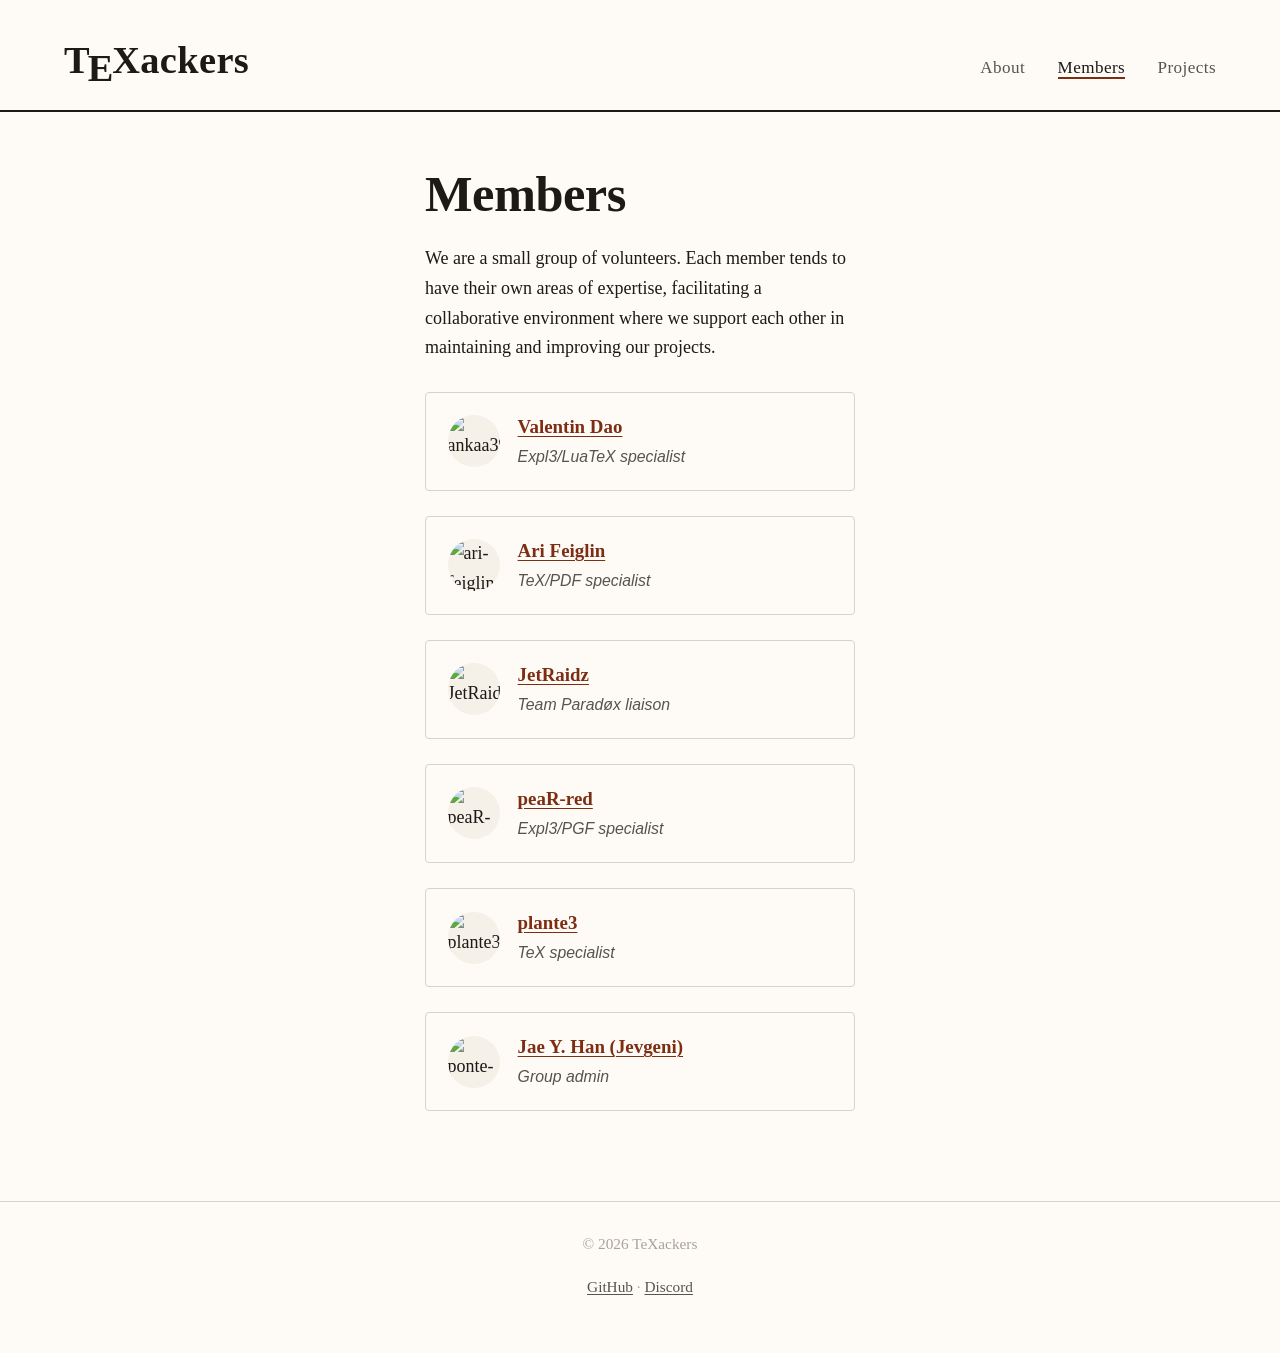
==== members.html @ a4f97d56 "Update peaR member link" ====
<!DOCTYPE html>
<html lang="en">
<head>
  <meta charset="utf-8">
  <meta name="viewport" content="width=device-width, initial-scale=1">
  <title>Members — TeXackers</title>
  <meta name="description" content="People behind TeXackers.">
  <link rel="stylesheet" href="css/style.css">
</head>
<body>

  <header class="site-header">
    <div class="header-inner">
      <a class="masthead" href="/">T<span class="tex-e">E</span>Xackers</a>
      <nav>
        <ul>
          <li><a href="/">About</a></li>
          <li><a href="/members.html" aria-current="page">Members</a></li>
          <li><a href="/projects.html">Projects</a></li>
        </ul>
      </nav>
    </div>
  </header>

  <main class="page-content">

    <h1>Members</h1>

    <p>
      We are a small group of volunteers. Each member tends to have their own areas of expertise, facilitating a collaborative environment where we support each other in maintaining and improving our projects.
    </p>

    <div class="members-list">
      <div class="member-card">
        <img class="member-avatar"
             src="https://github.com/ankaa3908.png"
             alt="ankaa3908">
        <div class="member-info">
          <h3><a href="https://github.com/ankaa3908">Valentin Dao</a></h3>
          <span class="role">Expl3/LuaTeX specialist</span>
        </div>
      </div>

      <div class="member-card">
        <img class="member-avatar"
             src="https://github.com/ari-feiglin.png"
             alt="ari-feiglin">
        <div class="member-info">
          <h3><a href="https://github.com/ari-feiglin">Ari Feiglin</a></h3>
          <span class="role">TeX/PDF specialist</span>
        </div>
      </div>

      <div class="member-card">
        <img class="member-avatar"
             src="https://github.com/JetRaidz.png"
             alt="JetRaidz">
        <div class="member-info">
          <h3><a href="https://github.com/JetRaidz">JetRaidz</a></h3>
          <span class="role">Team Paradøx liaison</span>
        </div>
      </div>

      <div class="member-card">
        <img class="member-avatar"
             src="https://github.com/peaR-red.png"
             alt="peaR-red">
        <div class="member-info">
          <h3><a href="/members/peaR-red.html">peaR-red</a></h3>
          <span class="role">Expl3/PGF specialist</span>
        </div>
      </div>

      <div class="member-card">
        <img class="member-avatar"
             src="https://github.com/plante3.png"
             alt="plante3">
        <div class="member-info">
          <h3><a href="https://github.com/plante3">plante3</a></h3>
          <span class="role">TeX specialist</span>
        </div>
      </div>

      <div class="member-card">
        <img class="member-avatar"
             src="https://github.com/ponte-vecchio.png"
             alt="ponte-vecchio">
        <div class="member-info">
          <h3><a href="https://github.com/ponte-vecchio">Jae Y. Han (Jevgeni)</a></h3>
          <span class="role">Group admin</span>
        </div>
      </div>
    </div>
  </main>

  <footer class="site-footer">
    <p>
      &copy; 2026 TeXackers
    </p>
    <p>
      <span><a href="https://github.com/TeXackers">GitHub</a></span>
      <span>&middot;</span>
      <span><a href="https://discord.gg/TYNPKaQwU8">Discord</a></span>
    </p>
  </footer>

</body>
</html>
---- css/style.css ----
/* rm */
@import url("https://cdn.jsdelivr.net/gh/vsalvino/computer-modern@main/fonts/serif.css");
/* sf */
@import url("https://cdn.jsdelivr.net/gh/vsalvino/computer-modern@main/fonts/sans.css");
@import url("https://cdn.jsdelivr.net/gh/vsalvino/computer-modern@main/fonts/bright.css");
/* tt */
@import url("https://cdn.jsdelivr.net/gh/vsalvino/computer-modern@main/fonts/typewriter.css");

:root {
  /* light mode */
  --ink:        #1c1917;
  --ink-light:  #57534e;
  --ink-faint:  #a8a29e;
  --paper:      #fefbf6;
  --paper-dim:  #f5f0e8;
  --accent:     #7c2d12;
  --accent-hover:#991b1b;
  --rule:       #d6d3ce;
  --mono-bg:    #f0ece4;


  --font-display: 'Computer Modern Serif', serif;
  --font-sans:    'Computer Modern Bright', 'Helvetica Neue', sans-serif;
  --font-body:    'Computer Modern Serif', 'Georgia', serif;
  --font-mono:    'Computer Modern Typewriter', 'Menlo', monospace;

  --measure:    62ch;         /* comfortable reading width */
  --gutter:     clamp(1.5rem, 5vw, 4rem);
  --leading:    1.65;
}

/* dark mode */
  [data-theme="dark"] {
  --ink:        #fefbf6;
  --ink-light:  #f5f0e8;
  --ink-faint:  #a8a29e;
  --paper:      #202024;
  --paper-dim:  #323338;
  --accent:     #82B9E7;
  --accent-hover:#EABA42;
  --rule:       #393A3F;
  --mono-bg:    #f0ece4;
}

/* show/hide the appropriate icon */
.theme-icon-dark  { display: none; }
[data-theme="dark"] .theme-icon-light { display: none; }
[data-theme="dark"] .theme-icon-dark  { display: inline; }

*, *::before, *::after { box-sizing: border-box; margin: 0; padding: 0; }

html {
  font-size: 18px;
  -webkit-font-smoothing: antialiased;
  -moz-osx-font-smoothing: grayscale;
  scroll-behavior: smooth;
}

body {
  font-family: var(--font-body);
  font-weight: 400;
  line-height: var(--leading);
  color: var(--ink);
  background: var(--paper);
}

a {
  color: var(--accent);
  text-decoration-thickness: 1px;
  text-underline-offset: 0.15em;
  transition: color 0.15s ease;
}
a:hover { color: var(--accent-hover); }

img { max-width: 100%; display: block; }



.site-header,
.site-footer,
.page-content { padding-inline: var(--gutter); }

.page-content {
  max-width: var(--measure);
  margin-inline: auto;
  padding-block: 3rem 5rem;
}


/* header/masthead */
.site-header {
  border-bottom: 2px solid var(--ink);
  padding-block: 1.6rem 1rem;
}

.header-inner {
  max-width: 72rem;
  margin-inline: auto;
  display: flex;
  flex-wrap: wrap;
  align-items: baseline;
  justify-content: space-between;
  gap: 0.8rem 2rem;
}

.masthead {
  font-family: var(--font-display);
  font-size: clamp(1.6rem, 3vw, 2.2rem);
  font-weight: 700;
  letter-spacing: 0.01em;
  text-decoration: none;
  color: var(--ink);
}
.masthead:hover { color: var(--accent); }

/* TeX-style lowered E */
.masthead .tex-e {
  /* font-size: 0.82em; */
  position: relative;
  top: 0.22em;
  margin-left: -0.06em;
  margin-right: -0.04em;
}

nav ul {
  list-style: none;
  display: flex;
  gap: 1.8rem;
}

nav a {
  font-family: var(--font-body);
  font-weight: 500;
  font-size: 0.95rem;
  letter-spacing: 0.025em;
  color: var(--ink-light);
  text-decoration: none;
  position: relative;
}
nav a::after {
  content: '';
  position: absolute;
  bottom: -2px;
  left: 0;
  width: 0;
  height: 1.5px;
  background: var(--accent);
  transition: width 0.25s ease;
}
nav a:hover,
nav a[aria-current="page"] { color: var(--ink); }
nav a:hover::after,
nav a[aria-current="page"]::after { width: 100%; }


/* === other shit === */
h1 {
  font-family: var(--font-display);
  font-weight: 700;
  font-size: clamp(2rem, 4vw, 2.8rem);
  line-height: 1.15;
  margin-bottom: 0.4em;
  letter-spacing: -0.01em;
}

h2 {
  font-family: var(--font-display);
  font-weight: 600;
  font-size: 1.45rem;
  line-height: 1.25;
  margin-top: 2.5rem;
  margin-bottom: 0.6rem;
  color: var(--ink);
}

h3 {
  font-family: var(--font-display);
  font-weight: 600;
  font-size: 1.15rem;
  margin-top: 1.8rem;
  margin-bottom: 0.4rem;
}

p { margin-bottom: 1rem; }

.subtitle {
  font-family: var(--font-display);
  font-style: italic;
  font-size: 1.15rem;
  color: var(--ink-light);
  margin-top: -0.2rem;
  margin-bottom: 2rem;
}

.lead {
  font-size: 1.1rem;
  font-weight: 300;
  color: var(--ink-light);
  line-height: 1.75;
  margin-bottom: 1.6rem;
}

hr {
  border: none;
  border-top: 1px solid var(--rule);
  margin-block: 2.2rem;
}

code, .mono {
  font-family: var(--font-mono);
  font-size: 0.85em;
  background: var(--mono-bg);
  padding: 0.12em 0.35em;
  border-radius: 3px;
}

/* inline TeX logo anywhere in body text */
.tex-logo .tex-e {
  /* font-size: 0.82em; */
  position: relative;
  top: 0.28em;
  margin-left: -0.12em;
  margin-right: -0.05em;
}


/* project repo gridding */
.repo-grid {
  display: grid;
  grid-template-columns: 1fr;
  gap: 1.4rem;
  margin-top: 1.6rem;
}

.repo-card {
  border: 1px solid var(--rule);
  border-radius: 4px;
  padding: 1.4rem 1.6rem;
  transition: border-color 0.2s ease, box-shadow 0.2s ease;
  display: flex;
  flex-direction: column;
  gap: 0.4rem;
}
.repo-card:hover {
  border-color: var(--accent);
  box-shadow: 0 2px 8px rgba(0,0,0,0.04);
}

.repo-card h3 {
  margin: 0;
  font-size: 1.2rem;
}
.repo-card h3 a {
  text-decoration: none;
}

.repo-card .repo-desc {
  font-size: 0.95rem;
  color: var(--ink-light);
  flex: 1;
}

.repo-card .repo-meta {
  font-family: var(--font-mono);
  font-size: 0.78rem;
  color: var(--ink-faint);
  margin-top: 0.4rem;
  display: flex;
  gap: 1.2rem;
  flex-wrap: wrap;
}

/* Project */
/* class variant of a that just uses Computer Modern Typewriter */
a.mono-link {
  font-family: var(--font-mono);
  font-size: 1.33rem;
  color: var(--accent);
  text-decoration: none;
}
a.mono-link:hover { color: var(--accent-hover); }

/* Member List */
.members-list {
  margin-top: 1.6rem;
  display: grid;
  grid-template-columns: repeat(auto-fill, minmax(16rem, 1fr));
  gap: 1.4rem;
}

.member-card {
  display: flex;
  align-items: center;
  gap: 1rem;
  padding: 1rem 1.2rem;
  border: 1px solid var(--rule);
  border-radius: 4px;
  transition: border-color 0.2s ease;
}
.member-card:hover { border-color: var(--accent); }

.member-avatar {
  width: 52px;
  height: 52px;
  border-radius: 50%;
  object-fit: cover;
  background: var(--paper-dim);
  flex-shrink: 0;
}

.member-info h3 {
  margin: 0;
  font-size: 1.05rem;
}

.member-info .handle {
  font-family: var(--font-mono);
  font-size: 0.9rem;
  color: var(--ink-faint);
}

.member-info .role {
  font-family: var(--font-sans);
  font-size: 0.88rem;
  color: var(--ink-light);
  font-style: italic;
}


/* === FOOTER === */
.site-footer {
  border-top: 1px solid var(--rule);
  padding-block: 1.6rem 2rem;
  text-align: center;
  font-size: 0.85rem;
  color: var(--ink-faint);
}
.site-footer a { color: var(--ink-light); }


/* Member page */
.profile-container {
  display: flex;
  flex-direction: column;
  align-items: center;
  text-align: center;
  max-width: 42rem;
  margin-inline: auto;
  margin-top: 1rem;
}

.profile-avatar {
  width: 140px;
  height: 140px;
  border-radius: 50%;
  object-fit: cover;
  background: var(--paper-dim);
  margin-bottom: 1.2rem;
}

.profile-name {
  font-family: var(--font-display);
  font-size: 2.2rem;
  font-weight: 700;
  margin-bottom: 0.2rem;
  color: var(--ink);
}

.profile-role {
  font-family: var(--font-sans);
  font-size: 1.1rem;
  color: var(--ink-light);
  font-style: italic;
  margin-bottom: 1.5rem;
}

.profile-desc {
  font-size: 1.05rem;
  line-height: var(--leading);
  color: var(--ink);
  margin-bottom: 2rem;
}

.profile-link {
  font-family: var(--font-mono);
  font-size: 0.95rem;
  color: var(--accent);
  text-decoration: none;
  padding: 0.6rem 1.2rem;
  border: 1px solid var(--accent);
  border-radius: 4px;
  transition: all 0.2s ease;
}

.profile-link:hover {
  background: var(--accent);
  color: var(--paper);
}


/* dynamic */
@media (max-width: 600px) {
  html { font-size: 16px; }

  .header-inner {
    flex-direction: column;
    align-items: flex-start;
    gap: 0.6rem;
  }

  nav ul { gap: 1.2rem; }

  .members-list {
    grid-template-columns: 1fr;
  }
}
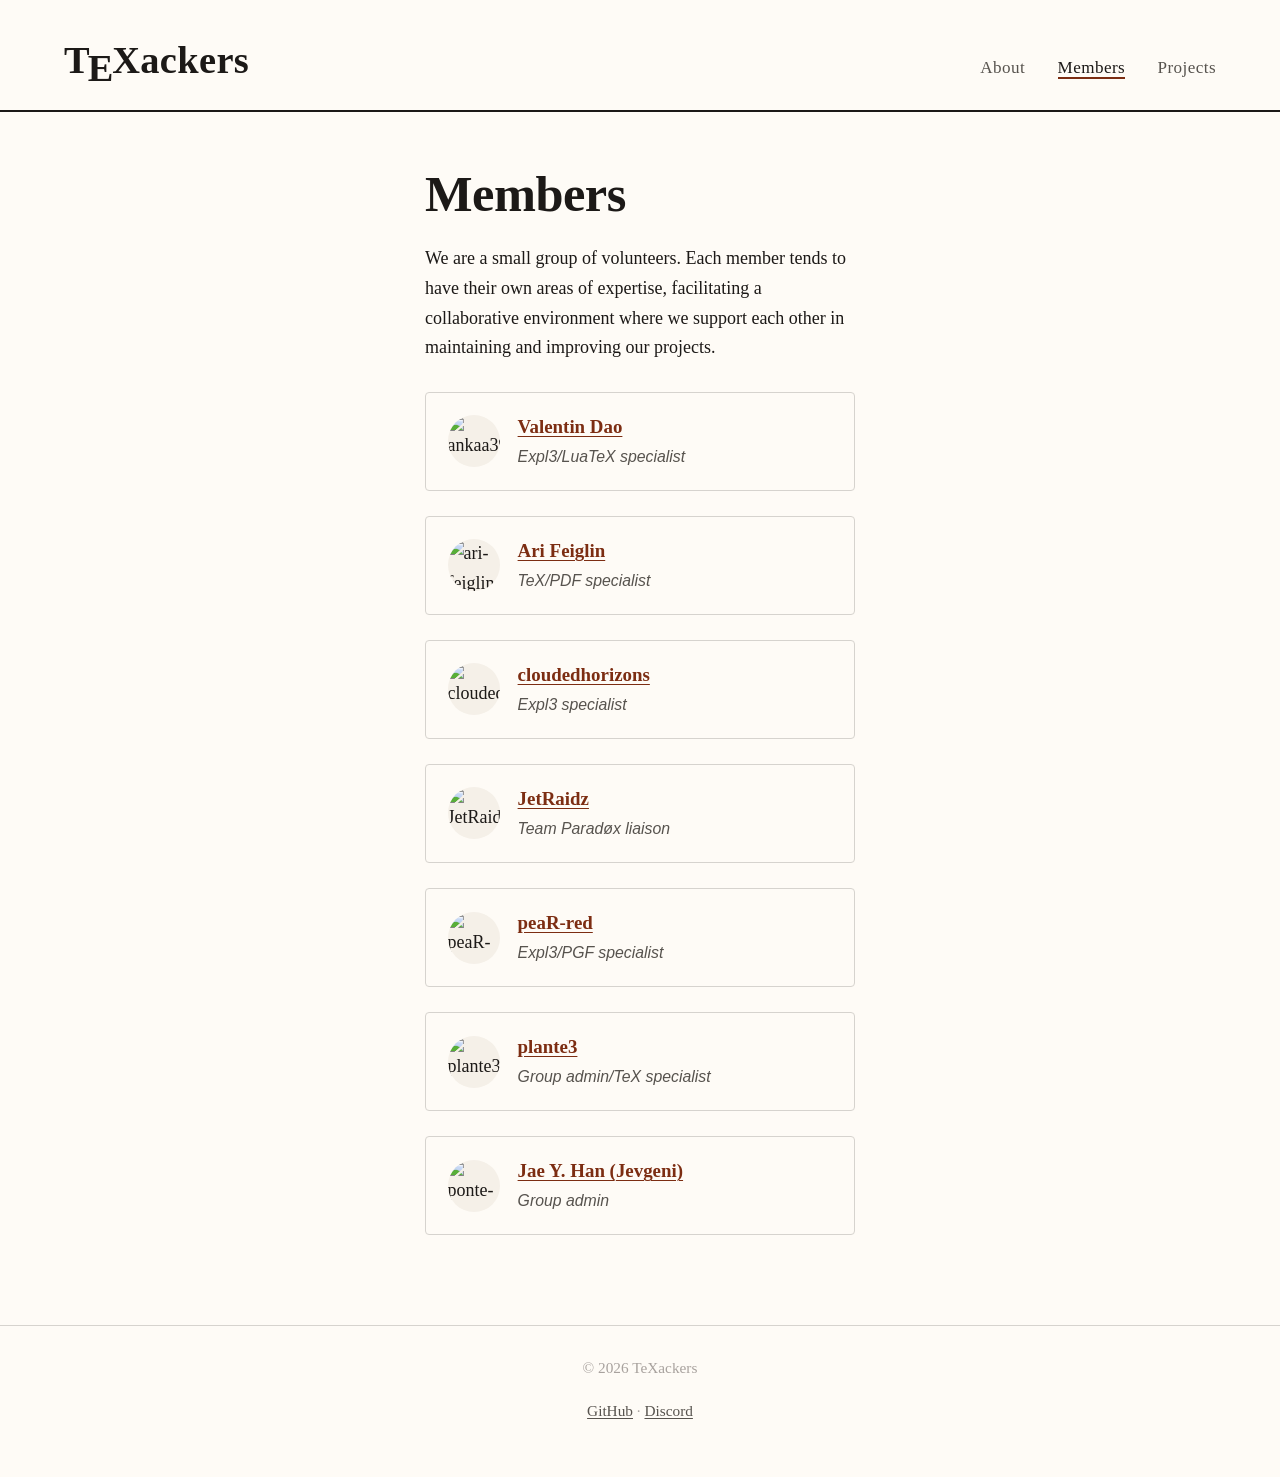
==== commit df5db3a5: "Merge pull request #8 from JetRaidz/main Add cloudedhorizons to member page" ====
--- a/members.html
+++ b/members.html
@@ -53,6 +53,16 @@
 
       <div class="member-card">
         <img class="member-avatar"
+             src="https://github.com/cloudedhorizons.png"
+             alt="cloudedhorizons">
+        <div class="member-info">
+          <h3><a href="https://github.com/cloudedhorizons">cloudedhorizons</a></h3>
+          <span class="role">Expl3 specialist</span>
+        </div>
+      </div>
+
+      <div class="member-card">
+        <img class="member-avatar"
              src="https://github.com/JetRaidz.png"
              alt="JetRaidz">
         <div class="member-info">
@@ -66,7 +76,7 @@
              src="https://github.com/peaR-red.png"
              alt="peaR-red">
         <div class="member-info">
-          <h3><a href="/members/peaR-red.html">peaR-red</a></h3>
+          <h3><a href="https://github.com/peaR-red">peaR-red</a></h3>
           <span class="role">Expl3/PGF specialist</span>
         </div>
       </div>
@@ -77,7 +87,7 @@
              alt="plante3">
         <div class="member-info">
           <h3><a href="https://github.com/plante3">plante3</a></h3>
-          <span class="role">TeX specialist</span>
+          <span class="role">Group admin/TeX specialist</span>
         </div>
       </div>
 
--- a/css/style.css
+++ b/css/style.css
@@ -338,66 +338,6 @@
 .site-footer a { color: var(--ink-light); }
 
 
-/* Member page */
-.profile-container {
-  display: flex;
-  flex-direction: column;
-  align-items: center;
-  text-align: center;
-  max-width: 42rem;
-  margin-inline: auto;
-  margin-top: 1rem;
-}
-
-.profile-avatar {
-  width: 140px;
-  height: 140px;
-  border-radius: 50%;
-  object-fit: cover;
-  background: var(--paper-dim);
-  margin-bottom: 1.2rem;
-}
-
-.profile-name {
-  font-family: var(--font-display);
-  font-size: 2.2rem;
-  font-weight: 700;
-  margin-bottom: 0.2rem;
-  color: var(--ink);
-}
-
-.profile-role {
-  font-family: var(--font-sans);
-  font-size: 1.1rem;
-  color: var(--ink-light);
-  font-style: italic;
-  margin-bottom: 1.5rem;
-}
-
-.profile-desc {
-  font-size: 1.05rem;
-  line-height: var(--leading);
-  color: var(--ink);
-  margin-bottom: 2rem;
-}
-
-.profile-link {
-  font-family: var(--font-mono);
-  font-size: 0.95rem;
-  color: var(--accent);
-  text-decoration: none;
-  padding: 0.6rem 1.2rem;
-  border: 1px solid var(--accent);
-  border-radius: 4px;
-  transition: all 0.2s ease;
-}
-
-.profile-link:hover {
-  background: var(--accent);
-  color: var(--paper);
-}
-
-
 /* dynamic */
 @media (max-width: 600px) {
   html { font-size: 16px; }
